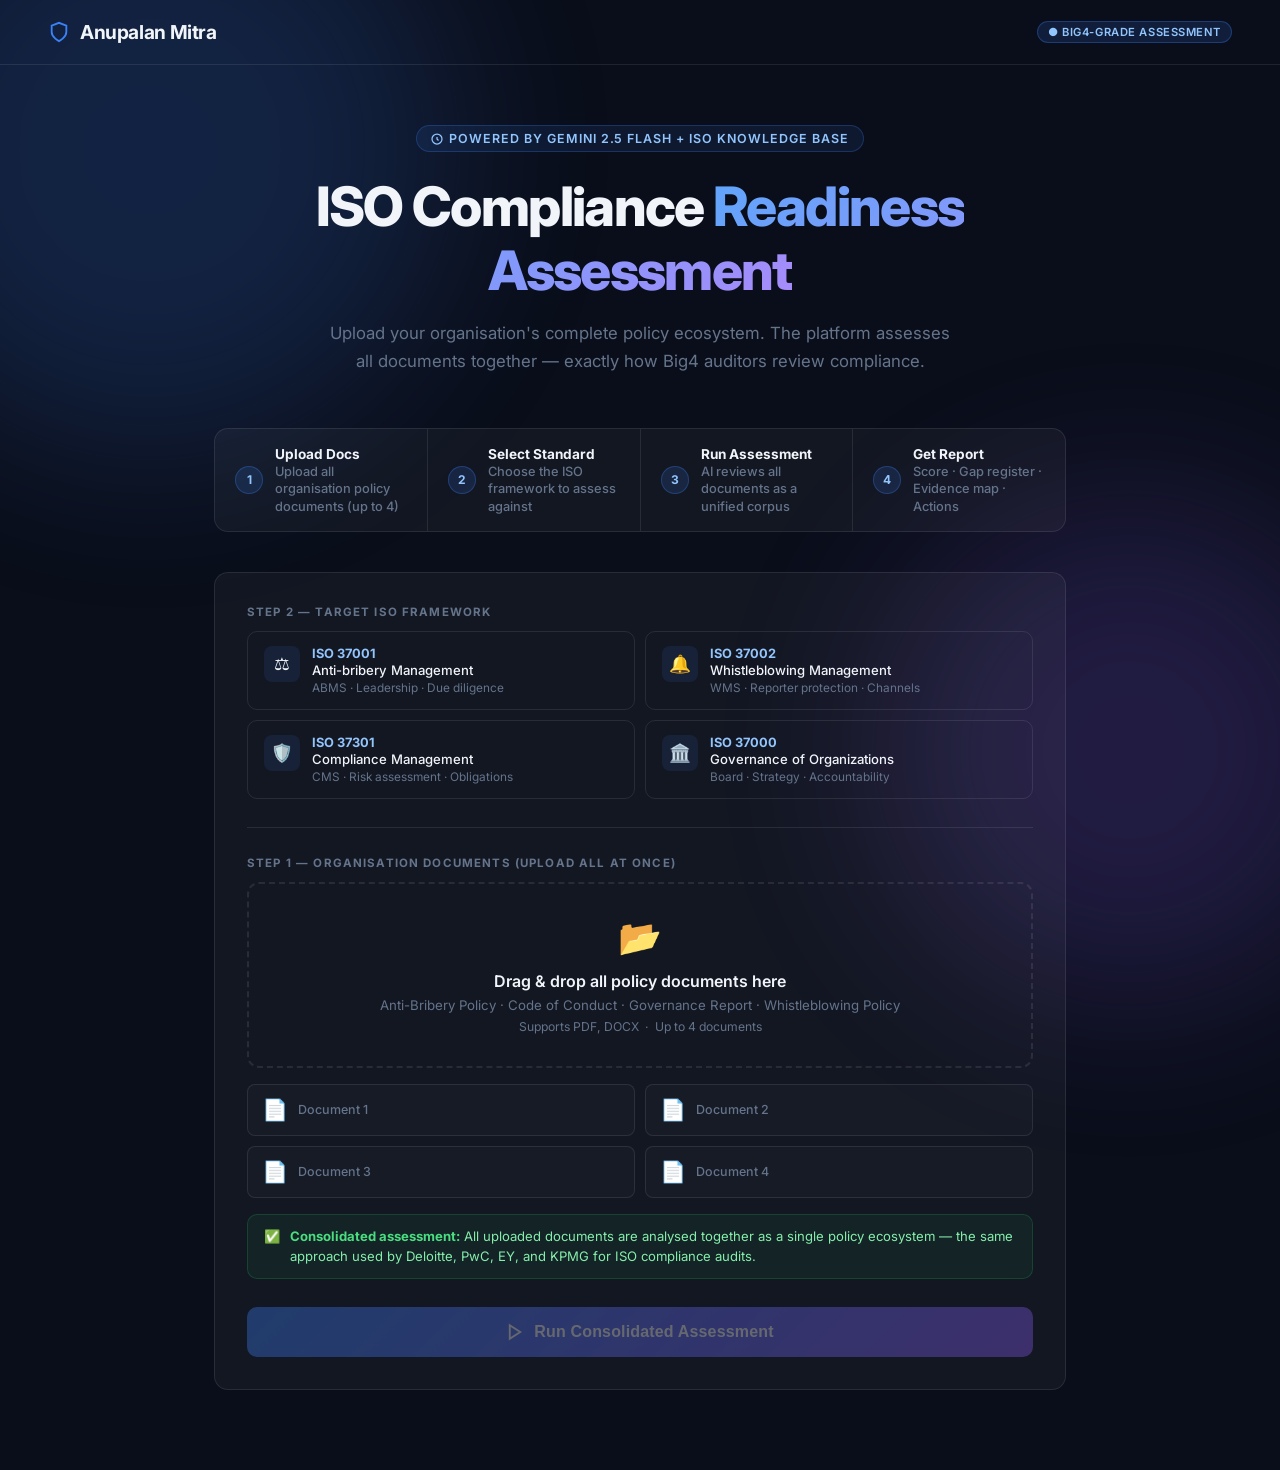
==== frontend/index.html @ 53e4bf31 "Initial commit with README, backend, frontend, and how to run" ====
<!DOCTYPE html>
<html lang="en">
<head>
  <meta charset="UTF-8">
  <meta name="viewport" content="width=device-width, initial-scale=1.0">
  <title>Anupalan Mitra | ISO Compliance Intelligence</title>
  <meta name="description" content="Big4-grade ISO compliance assessment platform. Upload company documents and get an instant readiness report.">
  <link rel="preconnect" href="https://fonts.googleapis.com">
  <link href="https://fonts.googleapis.com/css2?family=Inter:wght@300;400;500;600;700;800&display=swap" rel="stylesheet">
  <style>
    :root {
      --bg:          #0a0e1a;
      --bg2:         #0f1526;
      --card:        rgba(255,255,255,0.04);
      --border:      rgba(255,255,255,0.09);
      --accent:      #3b82f6;
      --accent2:     #8b5cf6;
      --green:       #22c55e;
      --amber:       #f59e0b;
      --red:         #ef4444;
      --text:        #f1f5f9;
      --muted:       #64748b;
      --radius:      14px;
    }
    *, *::before, *::after { box-sizing: border-box; margin: 0; padding: 0; }
    body {
      font-family: 'Inter', system-ui, sans-serif;
      background: var(--bg);
      color: var(--text);
      min-height: 100vh;
      overflow-x: hidden;
    }

    /* ── Background blobs ── */
    .blobs { position: fixed; inset: 0; pointer-events: none; z-index: 0; }
    .blob {
      position: absolute; border-radius: 50%;
      filter: blur(90px); opacity: 0.18;
      animation: drift 12s ease-in-out infinite alternate;
    }
    .blob-1 { width: 600px; height: 600px; background: var(--accent); top: -150px; left: -150px; animation-delay: 0s; }
    .blob-2 { width: 500px; height: 500px; background: var(--accent2); bottom: -100px; right: -100px; animation-delay: -6s; }
    @keyframes drift { from { transform: translate(0,0) scale(1); } to { transform: translate(40px,30px) scale(1.08); } }

    /* ── Nav ── */
    nav {
      position: relative; z-index: 10;
      display: flex; align-items: center; justify-content: space-between;
      padding: 20px 48px;
      border-bottom: 1px solid var(--border);
    }
    .brand {
      display: flex; align-items: center; gap: 10px;
      font-size: 1.2rem; font-weight: 700; letter-spacing: -0.02em;
    }
    .brand svg { color: var(--accent); }
    .badge {
      font-size: 0.7rem; font-weight: 600; padding: 3px 10px;
      background: rgba(59,130,246,0.15); border: 1px solid rgba(59,130,246,0.3);
      border-radius: 20px; color: #93c5fd; letter-spacing: 0.05em;
    }

    /* ── Main layout ── */
    main {
      position: relative; z-index: 1;
      max-width: 900px; margin: 0 auto;
      padding: 60px 24px 80px;
    }

    /* ── Hero ── */
    .hero { text-align: center; margin-bottom: 52px; }
    .hero-tag {
      display: inline-flex; align-items: center; gap: 6px;
      font-size: 0.78rem; font-weight: 600; letter-spacing: 0.08em; text-transform: uppercase;
      color: #93c5fd;
      background: rgba(59,130,246,0.1); border: 1px solid rgba(59,130,246,0.25);
      padding: 5px 14px; border-radius: 20px; margin-bottom: 22px;
    }
    .hero h1 {
      font-size: clamp(2.2rem, 5vw, 3.4rem); font-weight: 800;
      line-height: 1.18; letter-spacing: -0.03em;
      margin-bottom: 18px;
    }
    .gradient { background: linear-gradient(135deg, #60a5fa, #a78bfa); -webkit-background-clip: text; -webkit-text-fill-color: transparent; background-clip: text; }
    .hero p { font-size: 1.05rem; color: var(--muted); max-width: 620px; margin: 0 auto; line-height: 1.65; }

    /* ── Steps strip ── */
    .steps {
      display: flex; gap: 0; margin-bottom: 40px;
      background: var(--card); border: 1px solid var(--border); border-radius: var(--radius);
      overflow: hidden;
    }
    .step {
      flex: 1; display: flex; align-items: center; gap: 12px;
      padding: 16px 20px;
      border-right: 1px solid var(--border);
      transition: background 0.2s;
    }
    .step:last-child { border-right: none; }
    .step-num {
      width: 28px; height: 28px; border-radius: 50%;
      display: flex; align-items: center; justify-content: center;
      font-size: 0.75rem; font-weight: 700; flex-shrink: 0;
      background: rgba(59,130,246,0.15); border: 1px solid rgba(59,130,246,0.3); color: #93c5fd;
    }
    .step-text { font-size: 0.8rem; font-weight: 500; color: var(--muted); line-height: 1.35; }
    .step-text strong { color: var(--text); display: block; font-size: 0.85rem; }

    /* ── Card ── */
    .card {
      background: var(--card); border: 1px solid var(--border);
      border-radius: var(--radius); padding: 32px;
    }
    .section-label {
      font-size: 0.72rem; font-weight: 700; letter-spacing: 0.1em; text-transform: uppercase;
      color: var(--muted); margin-bottom: 12px;
    }

    /* ── Framework select ── */
    .framework-grid {
      display: grid; grid-template-columns: repeat(2, 1fr); gap: 10px; margin-bottom: 28px;
    }
    .framework-opt {
      position: relative; cursor: pointer;
    }
    .framework-opt input[type="radio"] {
      position: absolute; opacity: 0; width: 0; height: 0;
    }
    .framework-opt label {
      display: flex; align-items: flex-start; gap: 12px; padding: 14px 16px;
      border: 1.5px solid var(--border); border-radius: 10px;
      cursor: pointer; transition: all 0.2s;
    }
    .framework-opt label:hover { border-color: rgba(59,130,246,0.4); background: rgba(59,130,246,0.04); }
    .framework-opt input:checked + label {
      border-color: var(--accent); background: rgba(59,130,246,0.08);
    }
    .fw-icon {
      width: 36px; height: 36px; border-radius: 8px; flex-shrink: 0;
      display: flex; align-items: center; justify-content: center; font-size: 1.1rem;
      background: rgba(59,130,246,0.1);
    }
    .fw-info { flex: 1; }
    .fw-code { font-size: 0.8rem; font-weight: 700; color: #93c5fd; }
    .fw-name { font-size: 0.82rem; color: var(--text); font-weight: 500; margin-top: 1px; }
    .fw-desc { font-size: 0.74rem; color: var(--muted); margin-top: 3px; }

    /* ── Divider ── */
    .divider { height: 1px; background: var(--border); margin: 28px 0; }

    /* ── Upload zone ── */
    .upload-zone {
      border: 2px dashed var(--border); border-radius: 12px;
      padding: 32px 24px; text-align: center; cursor: pointer;
      transition: all 0.2s; position: relative;
    }
    .upload-zone:hover, .upload-zone.drag-over {
      border-color: var(--accent); background: rgba(59,130,246,0.04);
    }
    .upload-zone input[type="file"] {
      position: absolute; inset: 0; opacity: 0; cursor: pointer;
    }
    .upload-icon { font-size: 2.2rem; margin-bottom: 12px; }
    .upload-zone h3 { font-size: 1rem; font-weight: 600; margin-bottom: 6px; }
    .upload-zone p { font-size: 0.83rem; color: var(--muted); }

    /* ── Document slots ── */
    .doc-slots {
      display: grid; grid-template-columns: repeat(2, 1fr); gap: 10px; margin-top: 16px;
    }
    .doc-slot {
      display: flex; align-items: center; gap: 10px;
      padding: 10px 14px; border-radius: 8px;
      border: 1px solid var(--border); background: rgba(255,255,255,0.02);
      min-height: 52px;
    }
    .doc-slot.filled { border-color: rgba(34,197,94,0.4); background: rgba(34,197,94,0.06); }
    .slot-icon { font-size: 1.3rem; flex-shrink: 0; }
    .slot-label { font-size: 0.78rem; font-weight: 500; color: var(--muted); }
    .slot-file  { font-size: 0.78rem; font-weight: 600; color: var(--green); }
    .slot-remove { margin-left: auto; background: none; border: none; cursor: pointer; color: var(--muted); font-size: 1rem; padding: 2px 6px; border-radius: 4px; }
    .slot-remove:hover { color: var(--red); background: rgba(239,68,68,0.1); }

    /* ── File list (overflow > 4) ── */
    .file-list { margin-top: 12px; display: flex; flex-direction: column; gap: 6px; }
    .file-item {
      display: flex; align-items: center; justify-content: space-between;
      padding: 8px 14px; border-radius: 8px; background: rgba(255,255,255,0.03);
      border: 1px solid var(--border); font-size: 0.82rem;
    }

    /* ── Notice ── */
    .notice {
      display: flex; align-items: flex-start; gap: 10px;
      padding: 12px 16px; border-radius: 10px; margin-top: 16px;
      background: rgba(34,197,94,0.07); border: 1px solid rgba(34,197,94,0.2);
      font-size: 0.82rem; color: #86efac; line-height: 1.5;
    }
    .notice b { color: #4ade80; }

    /* ── Run button ── */
    .run-btn {
      width: 100%; margin-top: 28px; padding: 16px;
      font-size: 1rem; font-weight: 700; letter-spacing: 0.01em;
      border: none; border-radius: 10px; cursor: pointer;
      background: linear-gradient(135deg, var(--accent), var(--accent2));
      color: white; transition: all 0.2s;
      display: flex; align-items: center; justify-content: center; gap: 10px;
    }
    .run-btn:hover:not(:disabled) { opacity: 0.9; transform: translateY(-1px); box-shadow: 0 8px 30px rgba(59,130,246,0.35); }
    .run-btn:disabled { opacity: 0.35; cursor: not-allowed; transform: none; box-shadow: none; }

    /* ── Loading overlay ── */
    .loading {
      display: none; flex-direction: column; align-items: center; justify-content: center;
      padding: 60px 32px; text-align: center;
    }
    .spinner {
      width: 52px; height: 52px; border-radius: 50%;
      border: 3px solid rgba(59,130,246,0.15);
      border-top-color: var(--accent);
      animation: spin 0.9s linear infinite; margin-bottom: 24px;
    }
    @keyframes spin { to { transform: rotate(360deg); } }
    .loading h3 { font-size: 1.15rem; font-weight: 600; margin-bottom: 8px; }
    .loading-sub { font-size: 0.85rem; color: var(--muted); }
    .loading-steps { margin-top: 24px; text-align: left; width: 100%; max-width: 320px; }
    .lstep { display: flex; align-items: center; gap: 10px; padding: 6px 0; font-size: 0.83rem; color: var(--muted); }
    .lstep.done { color: var(--green); }
    .lstep.active { color: var(--text); }
    .lstep-dot { width: 8px; height: 8px; border-radius: 50%; background: currentColor; flex-shrink: 0; }
  </style>
</head>
<body>

<div class="blobs">
  <div class="blob blob-1"></div>
  <div class="blob blob-2"></div>
</div>

<nav>
  <div class="brand">
    <svg width="22" height="22" viewBox="0 0 24 24" fill="none" stroke="currentColor" stroke-width="2"><path d="M12 22s8-4 8-10V5l-8-3-8 3v7c0 6 8 10 8 10z"/></svg>
    Anupalan Mitra
  </div>
  <span class="badge">&#9679; BIG4-GRADE ASSESSMENT</span>
</nav>

<main>
  <div class="hero">
    <div class="hero-tag">
      <svg width="12" height="12" viewBox="0 0 24 24" fill="none" stroke="currentColor" stroke-width="2.5"><circle cx="12" cy="12" r="10"/><path d="M12 8v4l3 3"/></svg>
      Powered by Gemini 2.5 Flash + ISO Knowledge Base
    </div>
    <h1>ISO Compliance <span class="gradient">Readiness Assessment</span></h1>
    <p>Upload your organisation's complete policy ecosystem. The platform assesses all documents together — exactly how Big4 auditors review compliance.</p>
  </div>

  <!-- 4-step strip -->
  <div class="steps">
    <div class="step">
      <div class="step-num">1</div>
      <div class="step-text"><strong>Upload Docs</strong>Upload all organisation policy documents (up to 4)</div>
    </div>
    <div class="step">
      <div class="step-num">2</div>
      <div class="step-text"><strong>Select Standard</strong>Choose the ISO framework to assess against</div>
    </div>
    <div class="step">
      <div class="step-num">3</div>
      <div class="step-text"><strong>Run Assessment</strong>AI reviews all documents as a unified corpus</div>
    </div>
    <div class="step">
      <div class="step-num">4</div>
      <div class="step-text"><strong>Get Report</strong>Score · Gap register · Evidence map · Actions</div>
    </div>
  </div>

  <!-- Main card -->
  <div class="card" id="uploadCard">

    <!-- Framework selector -->
    <div class="section-label">Step 2 — Target ISO framework</div>
    <div class="framework-grid">
      <div class="framework-opt">
        <input type="radio" name="framework" id="fw37001" value="iso37001">
        <label for="fw37001">
          <div class="fw-icon">⚖️</div>
          <div class="fw-info">
            <div class="fw-code">ISO 37001</div>
            <div class="fw-name">Anti-bribery Management</div>
            <div class="fw-desc">ABMS · Leadership · Due diligence</div>
          </div>
        </label>
      </div>
      <div class="framework-opt">
        <input type="radio" name="framework" id="fw37002" value="iso37002">
        <label for="fw37002">
          <div class="fw-icon">🔔</div>
          <div class="fw-info">
            <div class="fw-code">ISO 37002</div>
            <div class="fw-name">Whistleblowing Management</div>
            <div class="fw-desc">WMS · Reporter protection · Channels</div>
          </div>
        </label>
      </div>
      <div class="framework-opt">
        <input type="radio" name="framework" id="fw37301" value="iso37301">
        <label for="fw37301">
          <div class="fw-icon">🛡️</div>
          <div class="fw-info">
            <div class="fw-code">ISO 37301</div>
            <div class="fw-name">Compliance Management</div>
            <div class="fw-desc">CMS · Risk assessment · Obligations</div>
          </div>
        </label>
      </div>
      <div class="framework-opt">
        <input type="radio" name="framework" id="fw37000" value="iso37000">
        <label for="fw37000">
          <div class="fw-icon">🏛️</div>
          <div class="fw-info">
            <div class="fw-code">ISO 37000</div>
            <div class="fw-name">Governance of Organizations</div>
            <div class="fw-desc">Board · Strategy · Accountability</div>
          </div>
        </label>
      </div>
    </div>

    <div class="divider"></div>

    <!-- Upload zone -->
    <div class="section-label">Step 1 — Organisation documents (upload all at once)</div>
    <div class="upload-zone" id="dropZone">
      <input type="file" id="fileInput" multiple accept=".pdf,.doc,.docx">
      <div class="upload-icon">📂</div>
      <h3>Drag &amp; drop all policy documents here</h3>
      <p>Anti-Bribery Policy · Code of Conduct · Governance Report · Whistleblowing Policy</p>
      <p style="margin-top:6px;font-size:0.76rem">Supports PDF, DOCX &nbsp;·&nbsp; Up to 4 documents</p>
    </div>

    <!-- Slot grid — shows up to 4 labelled document slots -->
    <div class="doc-slots" id="docSlots">
      <div class="doc-slot" id="slot0"><span class="slot-icon">📄</span><span class="slot-label">Document 1</span></div>
      <div class="doc-slot" id="slot1"><span class="slot-icon">📄</span><span class="slot-label">Document 2</span></div>
      <div class="doc-slot" id="slot2"><span class="slot-icon">📄</span><span class="slot-label">Document 3</span></div>
      <div class="doc-slot" id="slot3"><span class="slot-icon">📄</span><span class="slot-label">Document 4</span></div>
    </div>

    <!-- Notice -->
    <div class="notice">
      ✅ &nbsp;<div><b>Consolidated assessment:</b> All uploaded documents are analysed together as a single policy ecosystem — the same approach used by Deloitte, PwC, EY, and KPMG for ISO compliance audits.</div>
    </div>

    <!-- Run button -->
    <button class="run-btn" id="runBtn" disabled>
      <svg width="18" height="18" viewBox="0 0 24 24" fill="none" stroke="currentColor" stroke-width="2.5"><polygon points="5 3 19 12 5 21 5 3"/></svg>
      Run Consolidated Assessment
    </button>

    <!-- Loading state -->
    <div class="loading" id="loadingState">
      <div class="spinner"></div>
      <h3>Running Assessment</h3>
      <p class="loading-sub" id="loadingMsg">Uploading documents to backend…</p>
      <div class="loading-steps">
        <div class="lstep" id="ls1"><div class="lstep-dot"></div>Parsing policy documents</div>
        <div class="lstep" id="ls2"><div class="lstep-dot"></div>Retrieving ISO clause references</div>
        <div class="lstep" id="ls3"><div class="lstep-dot"></div>Gemini AI batch scoring all clauses</div>
        <div class="lstep" id="ls4"><div class="lstep-dot"></div>Building gap register &amp; evidence map</div>
      </div>
    </div>
  </div>
</main>

<script src="js/app.js"></script>
</body>
</html>
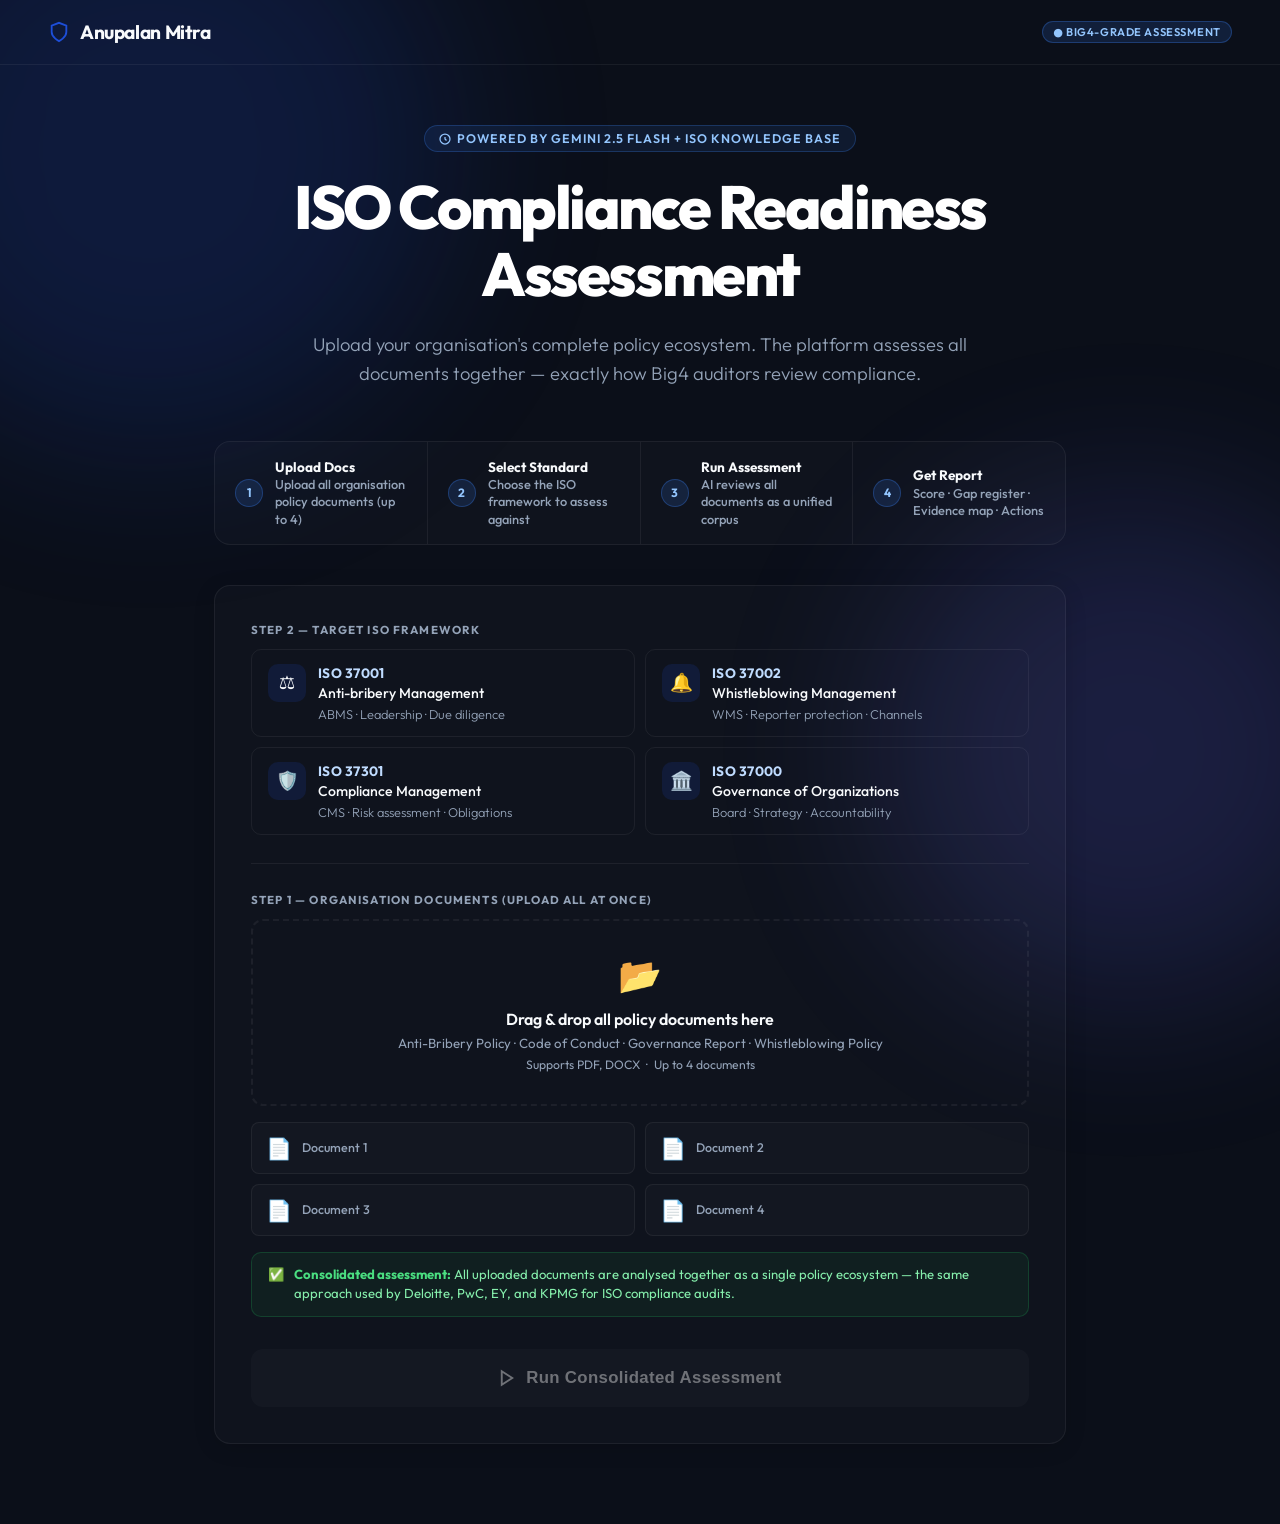
==== commit f5176f23: "Update gitignore and add remaining files" ====
--- a/frontend/index.html
+++ b/frontend/index.html
@@ -6,25 +6,25 @@
   <title>Anupalan Mitra | ISO Compliance Intelligence</title>
   <meta name="description" content="Big4-grade ISO compliance assessment platform. Upload company documents and get an instant readiness report.">
   <link rel="preconnect" href="https://fonts.googleapis.com">
-  <link href="https://fonts.googleapis.com/css2?family=Inter:wght@300;400;500;600;700;800&display=swap" rel="stylesheet">
+  <link href="https://fonts.googleapis.com/css2?family=Outfit:wght@300;400;500;600;700;800&display=swap" rel="stylesheet">
   <style>
     :root {
-      --bg:          #0a0e1a;
-      --bg2:         #0f1526;
-      --card:        rgba(255,255,255,0.04);
-      --border:      rgba(255,255,255,0.09);
-      --accent:      #3b82f6;
-      --accent2:     #8b5cf6;
-      --green:       #22c55e;
-      --amber:       #f59e0b;
-      --red:         #ef4444;
-      --text:        #f1f5f9;
-      --muted:       #64748b;
-      --radius:      14px;
+      --bg:          #0B0F19; /* Tinted deep blue instead of stark blue-black */
+      --bg2:         #121826;
+      --card:        rgba(255,255,255,0.02);
+      --border:      rgba(255,255,255,0.06);
+      --accent:      #1D4ED8; /* Deep rich blue */
+      --accent2:     #6366f1; /* Indigo */
+      --green:       #16a34a;
+      --amber:       #d97706;
+      --red:         #dc2626;
+      --text:        #f8fafc;
+      --muted:       #94a3b8;
+      --radius:      16px;
     }
     *, *::before, *::after { box-sizing: border-box; margin: 0; padding: 0; }
     body {
-      font-family: 'Inter', system-ui, sans-serif;
+      font-family: 'Outfit', system-ui, sans-serif;
       background: var(--bg);
       color: var(--text);
       min-height: 100vh;
@@ -77,12 +77,12 @@
       padding: 5px 14px; border-radius: 20px; margin-bottom: 22px;
     }
     .hero h1 {
-      font-size: clamp(2.2rem, 5vw, 3.4rem); font-weight: 800;
-      line-height: 1.18; letter-spacing: -0.03em;
-      margin-bottom: 18px;
-    }
-    .gradient { background: linear-gradient(135deg, #60a5fa, #a78bfa); -webkit-background-clip: text; -webkit-text-fill-color: transparent; background-clip: text; }
-    .hero p { font-size: 1.05rem; color: var(--muted); max-width: 620px; margin: 0 auto; line-height: 1.65; }
+      font-size: clamp(2.4rem, 5vw, 3.8rem); font-weight: 800;
+      line-height: 1.1; letter-spacing: -0.04em;
+      margin-bottom: 22px;
+      color: #fff;
+    }
+    .hero p { font-size: 1.15rem; color: var(--muted); max-width: 660px; margin: 0 auto; line-height: 1.6; font-weight: 300; }
 
     /* ── Steps strip ── */
     .steps {
@@ -109,7 +109,8 @@
     /* ── Card ── */
     .card {
       background: var(--card); border: 1px solid var(--border);
-      border-radius: var(--radius); padding: 32px;
+      border-radius: var(--radius); padding: 36px;
+      box-shadow: 0 4px 24px -4px rgba(0,0,0,0.2), 0 0 1px 0 rgba(255,255,255,0.05) inset;
     }
     .section-label {
       font-size: 0.72rem; font-weight: 700; letter-spacing: 0.1em; text-transform: uppercase;
@@ -136,14 +137,14 @@
       border-color: var(--accent); background: rgba(59,130,246,0.08);
     }
     .fw-icon {
-      width: 36px; height: 36px; border-radius: 8px; flex-shrink: 0;
-      display: flex; align-items: center; justify-content: center; font-size: 1.1rem;
-      background: rgba(59,130,246,0.1);
+      width: 38px; height: 38px; border-radius: 10px; flex-shrink: 0;
+      display: flex; align-items: center; justify-content: center; font-size: 1.15rem;
+      background: rgba(29,78,216,0.15); /* Tinted accent */
     }
     .fw-info { flex: 1; }
-    .fw-code { font-size: 0.8rem; font-weight: 700; color: #93c5fd; }
-    .fw-name { font-size: 0.82rem; color: var(--text); font-weight: 500; margin-top: 1px; }
-    .fw-desc { font-size: 0.74rem; color: var(--muted); margin-top: 3px; }
+    .fw-code { font-size: 0.85rem; font-weight: 700; color: #bfdbfe; letter-spacing: 0.02em; }
+    .fw-name { font-size: 0.88rem; color: var(--text); font-weight: 500; margin-top: 2px; }
+    .fw-desc { font-size: 0.8rem; color: var(--muted); margin-top: 4px; font-weight: 300; }
 
     /* ── Divider ── */
     .divider { height: 1px; background: var(--border); margin: 28px 0; }
@@ -200,15 +201,21 @@
 
     /* ── Run button ── */
     .run-btn {
-      width: 100%; margin-top: 28px; padding: 16px;
-      font-size: 1rem; font-weight: 700; letter-spacing: 0.01em;
-      border: none; border-radius: 10px; cursor: pointer;
-      background: linear-gradient(135deg, var(--accent), var(--accent2));
-      color: white; transition: all 0.2s;
+      width: 100%; margin-top: 32px; padding: 18px;
+      font-size: 1.05rem; font-weight: 700; letter-spacing: 0.02em;
+      border: 1px solid rgba(255,255,255,0.1); border-radius: 12px; cursor: pointer;
+      background: var(--accent);
+      color: white; transition: all 0.4s cubic-bezier(0.16, 1, 0.3, 1);
       display: flex; align-items: center; justify-content: center; gap: 10px;
-    }
-    .run-btn:hover:not(:disabled) { opacity: 0.9; transform: translateY(-1px); box-shadow: 0 8px 30px rgba(59,130,246,0.35); }
-    .run-btn:disabled { opacity: 0.35; cursor: not-allowed; transform: none; box-shadow: none; }
+      box-shadow: 0 4px 14px 0 rgba(29, 78, 216, 0.39);
+    }
+    .run-btn:hover:not(:disabled) { 
+      background: #2563EB; /* Slightly lighter shade for hover */
+      transform: translateY(-2px); 
+      box-shadow: 0 6px 20px rgba(29, 78, 216, 0.23); 
+    }
+    .run-btn:active:not(:disabled) { transform: translateY(1px); }
+    .run-btn:disabled { opacity: 0.4; cursor: not-allowed; transform: none; box-shadow: none; background: var(--border); border-color: transparent;}
 
     /* ── Loading overlay ── */
     .loading {
